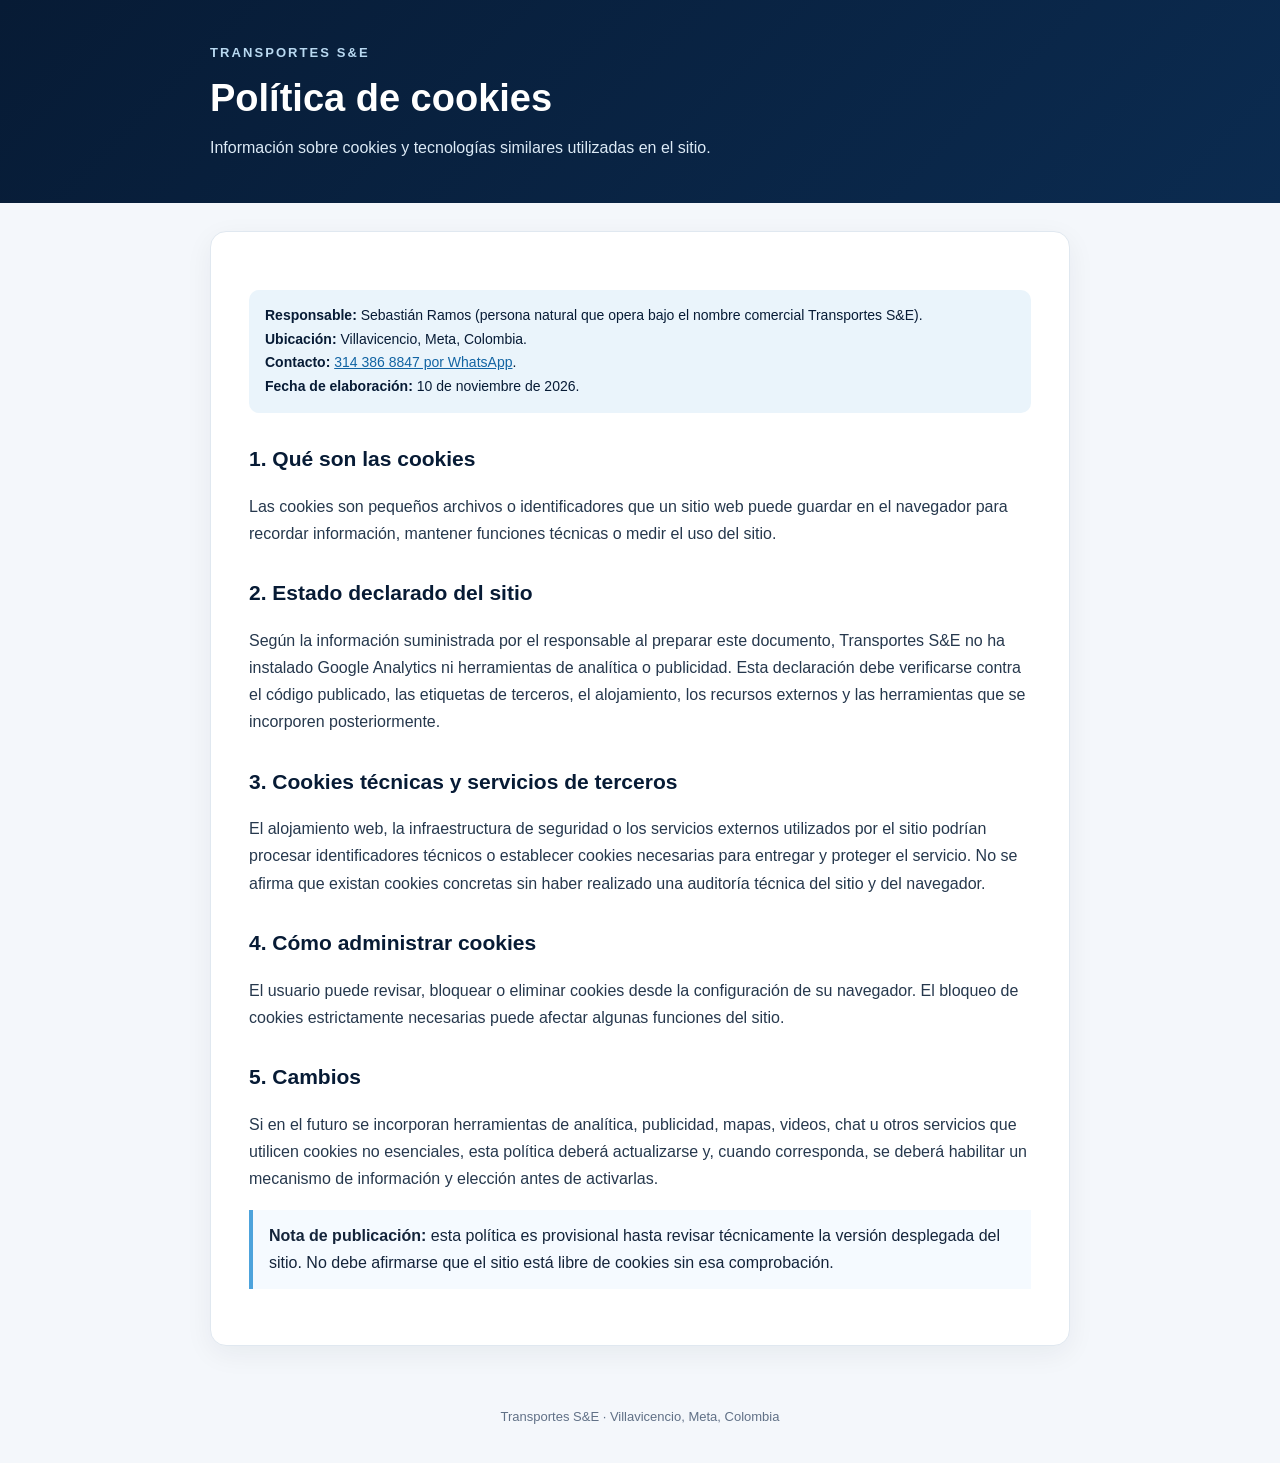
==== cookies.html @ 02238cc0 "Add files via upload" ====
<!doctype html>
<html lang="es">
<head>
<meta charset="utf-8">
<meta name="viewport" content="width=device-width,initial-scale=1">
<meta name="robots" content="index,follow">
<title>Política de cookies | Transportes S&amp;E</title>
<meta name="description" content="Información sobre cookies y tecnologías similares utilizadas en el sitio.">
<style>
:root{--navy:#071b35;--navy2:#0b2b50;--blue:#1264a3;--sky:#4da3dc;--ink:#14243a;--muted:#607086;--pale:#eaf4fb}
*{box-sizing:border-box}
body{margin:0;background:#f4f7fb;color:var(--ink);font:16px/1.7 Arial,Helvetica,sans-serif}
header{background:linear-gradient(135deg,var(--navy),var(--navy2));color:#fff;padding:42px 20px}
.wrap{max-width:900px;margin:auto;padding:0 20px}
header .wrap{padding:0 20px}
.brand{font-size:13px;letter-spacing:.16em;text-transform:uppercase;color:#b9d9f1;font-weight:700}
h1{font-size:clamp(27px,4vw,38px);line-height:1.2;margin:12px 0}
.subtitle{color:#dceaf6;margin:0}
main{max-width:900px;margin:28px auto 60px;padding:0 20px}
article{background:#fff;border:1px solid #e0e8f0;border-radius:16px;padding:clamp(22px,4vw,38px);box-shadow:0 8px 28px rgba(7,27,53,.06)}
h2{font-size:21px;color:var(--navy);margin:28px 0 8px}
h2:first-child{margin-top:0}
p,li{color:#26384d}
a{color:var(--blue)}
.meta{background:var(--pale);padding:14px 16px;border-radius:10px;color:var(--navy);font-size:14px;margin:20px 0}
.notice{border-left:4px solid var(--sky);padding:12px 16px;background:#f5faff;margin:18px 0}
footer{text-align:center;color:var(--muted);font-size:13px;padding:0 20px 35px}
</style>
</head>
<body>
<header><div class="wrap">
<div class="brand">Transportes S&amp;E</div>
<h1>Política de cookies</h1>
<p class="subtitle">Información sobre cookies y tecnologías similares utilizadas en el sitio.</p>
</div></header>
<main><article>
<div class="meta"><strong>Responsable:</strong> Sebastián Ramos (persona natural que opera bajo el nombre comercial Transportes S&amp;E).<br>
<strong>Ubicación:</strong> Villavicencio, Meta, Colombia.<br>
<strong>Contacto:</strong> <a href="https://wa.me/573143868847">314 386 8847 por WhatsApp</a>.<br>
<strong>Fecha de elaboración:</strong> 10 de noviembre de 2026.</div>

<h2>1. Qué son las cookies</h2>
<p>Las cookies son pequeños archivos o identificadores que un sitio web puede guardar en el navegador para recordar información, mantener funciones técnicas o medir el uso del sitio.</p>

<h2>2. Estado declarado del sitio</h2>
<p>Según la información suministrada por el responsable al preparar este documento, Transportes S&amp;E no ha instalado Google Analytics ni herramientas de analítica o publicidad. Esta declaración debe verificarse contra el código publicado, las etiquetas de terceros, el alojamiento, los recursos externos y las herramientas que se incorporen posteriormente.</p>

<h2>3. Cookies técnicas y servicios de terceros</h2>
<p>El alojamiento web, la infraestructura de seguridad o los servicios externos utilizados por el sitio podrían procesar identificadores técnicos o establecer cookies necesarias para entregar y proteger el servicio. No se afirma que existan cookies concretas sin haber realizado una auditoría técnica del sitio y del navegador.</p>

<h2>4. Cómo administrar cookies</h2>
<p>El usuario puede revisar, bloquear o eliminar cookies desde la configuración de su navegador. El bloqueo de cookies estrictamente necesarias puede afectar algunas funciones del sitio.</p>

<h2>5. Cambios</h2>
<p>Si en el futuro se incorporan herramientas de analítica, publicidad, mapas, videos, chat u otros servicios que utilicen cookies no esenciales, esta política deberá actualizarse y, cuando corresponda, se deberá habilitar un mecanismo de información y elección antes de activarlas.</p>

<div class="notice"><strong>Nota de publicación:</strong> esta política es provisional hasta revisar técnicamente la versión desplegada del sitio. No debe afirmarse que el sitio está libre de cookies sin esa comprobación.</div>

</article></main>
<footer>Transportes S&amp;E · Villavicencio, Meta, Colombia</footer>
</body></html>
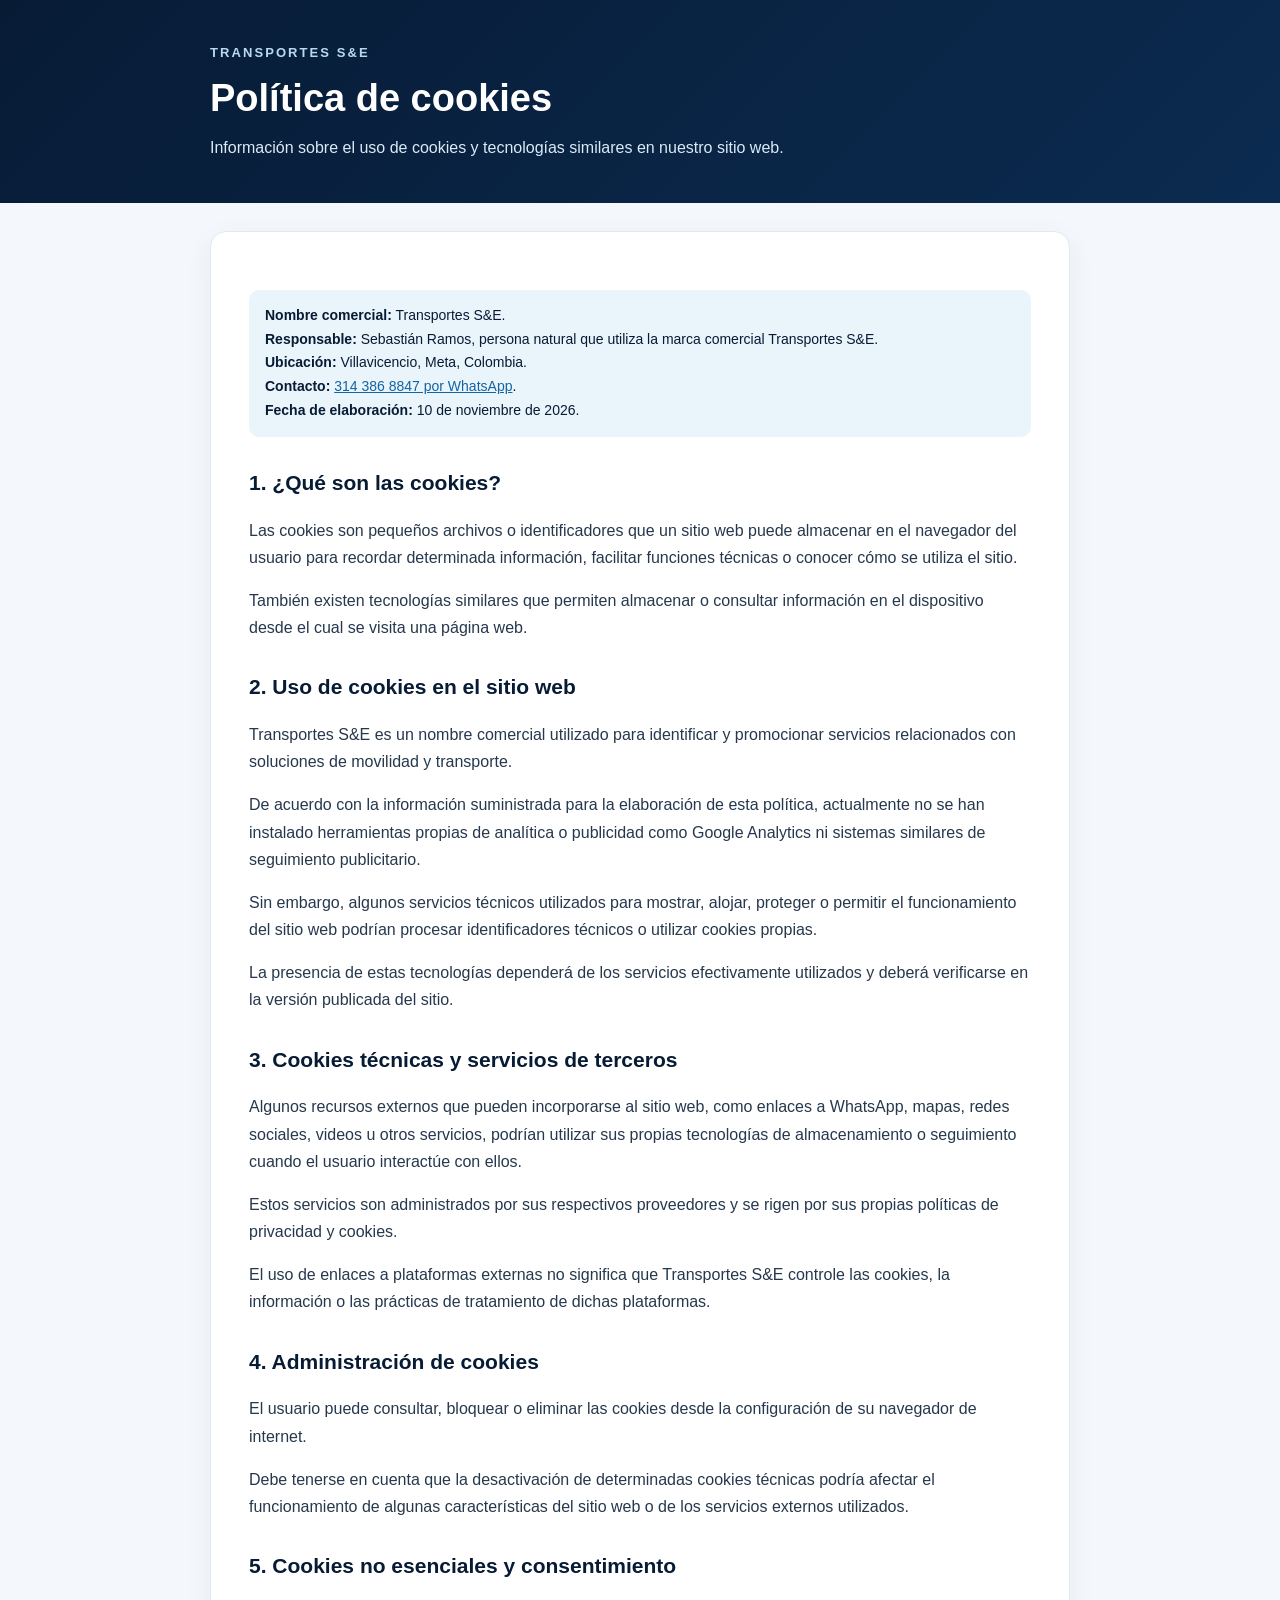
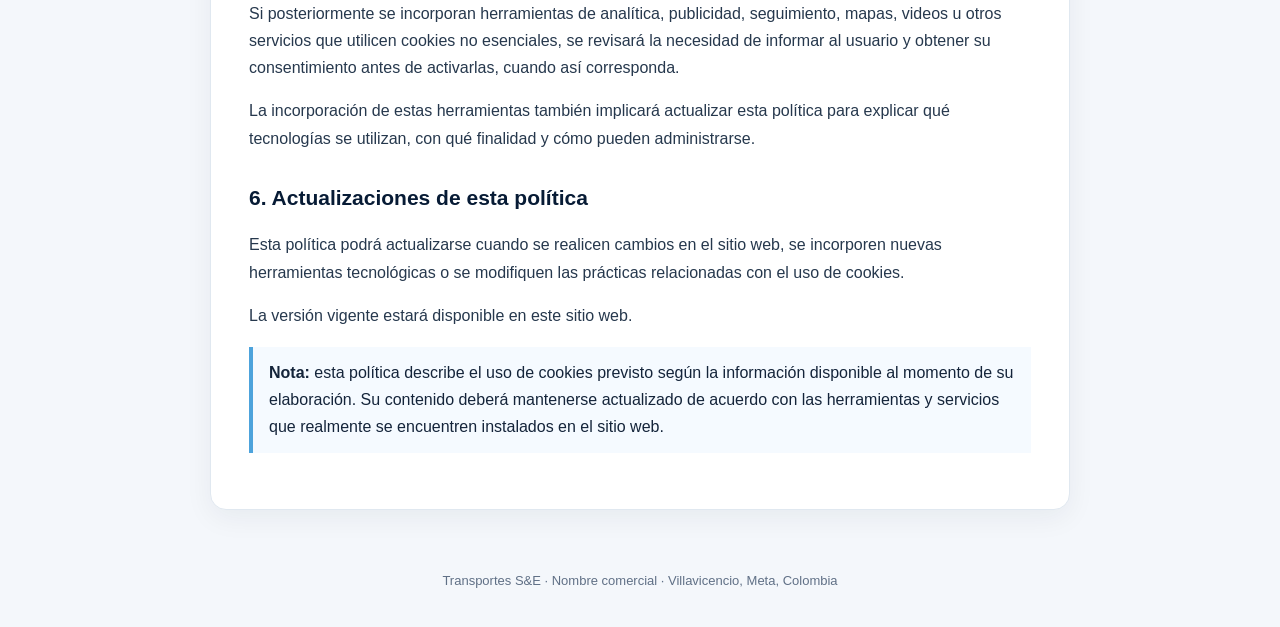
==== commit 1e7c8dc6: "Add files via upload" ====
--- a/cookies.html
+++ b/cookies.html
@@ -1,3 +1,4 @@
+
 <!doctype html>
 <html lang="es">
 <head>
@@ -5,7 +6,8 @@
 <meta name="viewport" content="width=device-width,initial-scale=1">
 <meta name="robots" content="index,follow">
 <title>Política de cookies | Transportes S&amp;E</title>
-<meta name="description" content="Información sobre cookies y tecnologías similares utilizadas en el sitio.">
+<meta name="description" content="Información sobre el uso de cookies y tecnologías similares en el sitio web de la marca comercial Transportes S&E.">
+
 <style>
 :root{--navy:#071b35;--navy2:#0b2b50;--blue:#1264a3;--sky:#4da3dc;--ink:#14243a;--muted:#607086;--pale:#eaf4fb}
 *{box-sizing:border-box}
@@ -27,35 +29,80 @@
 footer{text-align:center;color:var(--muted);font-size:13px;padding:0 20px 35px}
 </style>
 </head>
+
 <body>
-<header><div class="wrap">
+
+<header>
+<div class="wrap">
 <div class="brand">Transportes S&amp;E</div>
 <h1>Política de cookies</h1>
-<p class="subtitle">Información sobre cookies y tecnologías similares utilizadas en el sitio.</p>
-</div></header>
-<main><article>
-<div class="meta"><strong>Responsable:</strong> Sebastián Ramos (persona natural que opera bajo el nombre comercial Transportes S&amp;E).<br>
+<p class="subtitle">Información sobre el uso de cookies y tecnologías similares en nuestro sitio web.</p>
+</div>
+</header>
+
+<main>
+<article>
+
+<div class="meta">
+<strong>Nombre comercial:</strong> Transportes S&amp;E.<br>
+<strong>Responsable:</strong> Sebastián Ramos, persona natural que utiliza la marca comercial Transportes S&amp;E.<br>
 <strong>Ubicación:</strong> Villavicencio, Meta, Colombia.<br>
 <strong>Contacto:</strong> <a href="https://wa.me/573143868847">314 386 8847 por WhatsApp</a>.<br>
-<strong>Fecha de elaboración:</strong> 10 de noviembre de 2026.</div>
+<strong>Fecha de elaboración:</strong> 10 de noviembre de 2026.
+</div>
 
-<h2>1. Qué son las cookies</h2>
-<p>Las cookies son pequeños archivos o identificadores que un sitio web puede guardar en el navegador para recordar información, mantener funciones técnicas o medir el uso del sitio.</p>
+<h2>1. ¿Qué son las cookies?</h2>
 
-<h2>2. Estado declarado del sitio</h2>
-<p>Según la información suministrada por el responsable al preparar este documento, Transportes S&amp;E no ha instalado Google Analytics ni herramientas de analítica o publicidad. Esta declaración debe verificarse contra el código publicado, las etiquetas de terceros, el alojamiento, los recursos externos y las herramientas que se incorporen posteriormente.</p>
+<p>Las cookies son pequeños archivos o identificadores que un sitio web puede almacenar en el navegador del usuario para recordar determinada información, facilitar funciones técnicas o conocer cómo se utiliza el sitio.</p>
+
+<p>También existen tecnologías similares que permiten almacenar o consultar información en el dispositivo desde el cual se visita una página web.</p>
+
+<h2>2. Uso de cookies en el sitio web</h2>
+
+<p>Transportes S&amp;E es un nombre comercial utilizado para identificar y promocionar servicios relacionados con soluciones de movilidad y transporte.</p>
+
+<p>De acuerdo con la información suministrada para la elaboración de esta política, actualmente no se han instalado herramientas propias de analítica o publicidad como Google Analytics ni sistemas similares de seguimiento publicitario.</p>
+
+<p>Sin embargo, algunos servicios técnicos utilizados para mostrar, alojar, proteger o permitir el funcionamiento del sitio web podrían procesar identificadores técnicos o utilizar cookies propias.</p>
+
+<p>La presencia de estas tecnologías dependerá de los servicios efectivamente utilizados y deberá verificarse en la versión publicada del sitio.</p>
 
 <h2>3. Cookies técnicas y servicios de terceros</h2>
-<p>El alojamiento web, la infraestructura de seguridad o los servicios externos utilizados por el sitio podrían procesar identificadores técnicos o establecer cookies necesarias para entregar y proteger el servicio. No se afirma que existan cookies concretas sin haber realizado una auditoría técnica del sitio y del navegador.</p>
 
-<h2>4. Cómo administrar cookies</h2>
-<p>El usuario puede revisar, bloquear o eliminar cookies desde la configuración de su navegador. El bloqueo de cookies estrictamente necesarias puede afectar algunas funciones del sitio.</p>
+<p>Algunos recursos externos que pueden incorporarse al sitio web, como enlaces a WhatsApp, mapas, redes sociales, videos u otros servicios, podrían utilizar sus propias tecnologías de almacenamiento o seguimiento cuando el usuario interactúe con ellos.</p>
 
-<h2>5. Cambios</h2>
-<p>Si en el futuro se incorporan herramientas de analítica, publicidad, mapas, videos, chat u otros servicios que utilicen cookies no esenciales, esta política deberá actualizarse y, cuando corresponda, se deberá habilitar un mecanismo de información y elección antes de activarlas.</p>
+<p>Estos servicios son administrados por sus respectivos proveedores y se rigen por sus propias políticas de privacidad y cookies.</p>
 
-<div class="notice"><strong>Nota de publicación:</strong> esta política es provisional hasta revisar técnicamente la versión desplegada del sitio. No debe afirmarse que el sitio está libre de cookies sin esa comprobación.</div>
+<p>El uso de enlaces a plataformas externas no significa que Transportes S&amp;E controle las cookies, la información o las prácticas de tratamiento de dichas plataformas.</p>
 
-</article></main>
-<footer>Transportes S&amp;E · Villavicencio, Meta, Colombia</footer>
-</body></html>+<h2>4. Administración de cookies</h2>
+
+<p>El usuario puede consultar, bloquear o eliminar las cookies desde la configuración de su navegador de internet.</p>
+
+<p>Debe tenerse en cuenta que la desactivación de determinadas cookies técnicas podría afectar el funcionamiento de algunas características del sitio web o de los servicios externos utilizados.</p>
+
+<h2>5. Cookies no esenciales y consentimiento</h2>
+
+<p>Si posteriormente se incorporan herramientas de analítica, publicidad, seguimiento, mapas, videos u otros servicios que utilicen cookies no esenciales, se revisará la necesidad de informar al usuario y obtener su consentimiento antes de activarlas, cuando así corresponda.</p>
+
+<p>La incorporación de estas herramientas también implicará actualizar esta política para explicar qué tecnologías se utilizan, con qué finalidad y cómo pueden administrarse.</p>
+
+<h2>6. Actualizaciones de esta política</h2>
+
+<p>Esta política podrá actualizarse cuando se realicen cambios en el sitio web, se incorporen nuevas herramientas tecnológicas o se modifiquen las prácticas relacionadas con el uso de cookies.</p>
+
+<p>La versión vigente estará disponible en este sitio web.</p>
+
+<div class="notice">
+<strong>Nota:</strong> esta política describe el uso de cookies previsto según la información disponible al momento de su elaboración. Su contenido deberá mantenerse actualizado de acuerdo con las herramientas y servicios que realmente se encuentren instalados en el sitio web.
+</div>
+
+</article>
+</main>
+
+<footer>
+Transportes S&amp;E · Nombre comercial · Villavicencio, Meta, Colombia
+</footer>
+
+</body>
+</html>
